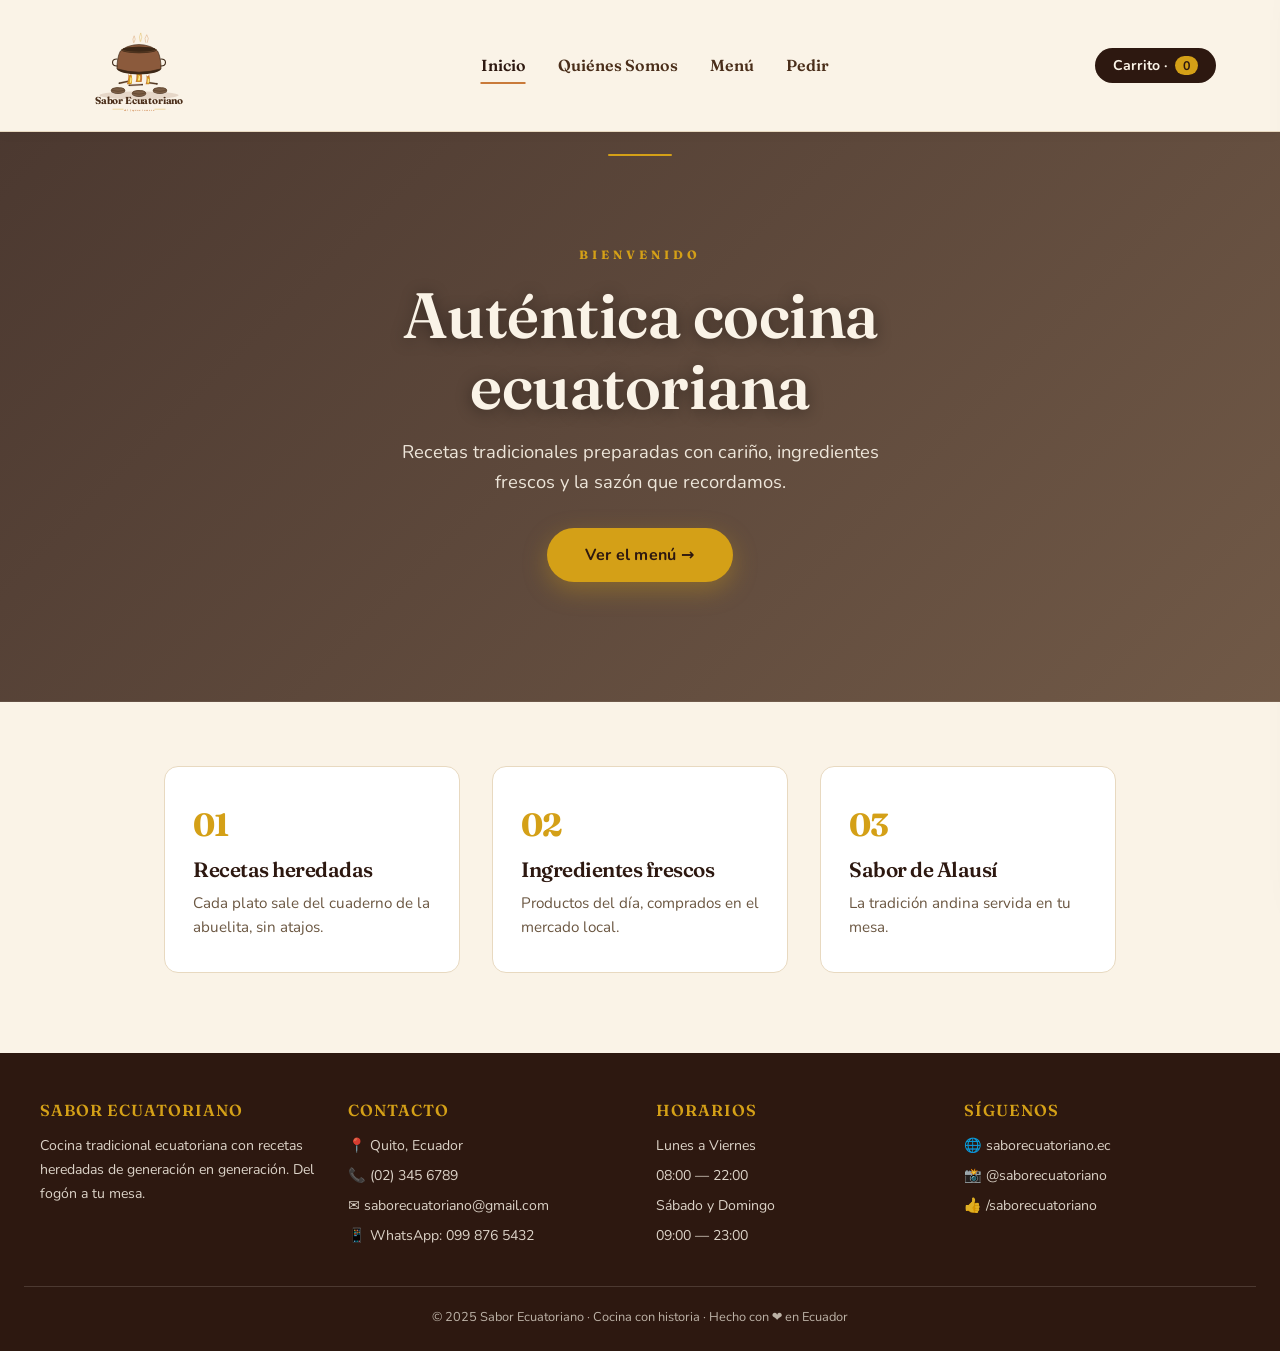
==== index.html @ 34e8a3da "Add files via upload" ====
<!doctype html>
<html lang="es">
<head>
  <meta charset="utf-8" />
  <meta name="viewport" content="width=device-width, initial-scale=1" />
  <meta name="theme-color" content="#2d1810" />
  <meta name="description" content="Sabor Ecuatoriano · Comida tradicional ecuatoriana hecha con recetas heredadas en Alausí." />
  <title>Sabor Ecuatoriano · Cocina con historia</title>
  <link rel="manifest" href="./manifest.webmanifest" />
  <link rel="stylesheet" href="./assets/styles.css" />
  <link rel="icon" type="image/svg+xml" href="./assets/favicon.svg" />
  <script src="https://code.jquery.com/jquery-3.6.0.min.js"></script>
</head>
<body>

  <!-- HEADER en UNA sola fila (sticky) -->
  <header class="site-header" role="banner">
    <div class="header-inner">

      <a href="#" class="enlace-tab header-marca" data-tab="inicio" aria-label="Sabor Ecuatoriano - Inicio">
        <svg viewBox="0 0 680 540" xmlns="http://www.w3.org/2000/svg" role="img" aria-labelledby="logo-titulo">
          <title id="logo-titulo">Logo Sabor Ecuatoriano</title>
          <g transform="translate(340, 250)">
            <ellipse cx="0" cy="155" rx="180" ry="18" fill="#8b5a3c" opacity="0.18"/>
            <ellipse cx="-95" cy="135" rx="32" ry="14" fill="#5f4a3a"/>
            <ellipse cx="-95" cy="132" rx="32" ry="14" fill="#7a5d44"/>
            <path d="M -125 132 Q -120 120 -110 122 Q -100 118 -90 122 Q -80 118 -70 124 Q -65 130 -65 132 Q -95 142 -125 132 Z" fill="#7a5d44" stroke="#3d2817" stroke-width="1.5"/>
            <ellipse cx="95" cy="135" rx="32" ry="14" fill="#5f4a3a"/>
            <ellipse cx="95" cy="132" rx="32" ry="14" fill="#7a5d44"/>
            <path d="M 65 132 Q 70 120 80 122 Q 90 118 100 122 Q 110 118 120 124 Q 125 130 125 132 Q 95 142 65 132 Z" fill="#7a5d44" stroke="#3d2817" stroke-width="1.5"/>
            <ellipse cx="0" cy="148" rx="32" ry="14" fill="#5f4a3a"/>
            <ellipse cx="0" cy="145" rx="32" ry="14" fill="#7a5d44"/>
            <path d="M -30 145 Q -25 133 -15 135 Q -5 131 5 135 Q 15 131 25 137 Q 30 143 30 145 Q 0 155 -30 145 Z" fill="#7a5d44" stroke="#3d2817" stroke-width="1.5"/>
            <g transform="translate(-65, 95) rotate(-12)"><rect x="-25" y="-3" width="50" height="6" fill="#5c3d24" stroke="#3d2817" stroke-width="0.8"/><ellipse cx="-25" cy="0" rx="3" ry="3.5" fill="#3d2817"/><ellipse cx="25" cy="0" rx="3" ry="3.5" fill="#3d2817"/></g>
            <g transform="translate(60, 100) rotate(8)"><rect x="-22" y="-3" width="44" height="6" fill="#5c3d24" stroke="#3d2817" stroke-width="0.8"/><ellipse cx="-22" cy="0" rx="3" ry="3.5" fill="#3d2817"/><ellipse cx="22" cy="0" rx="3" ry="3.5" fill="#3d2817"/></g>
            <g transform="translate(-15, 108) rotate(-3)"><rect x="-30" y="-3" width="60" height="6" fill="#6b4730" stroke="#3d2817" stroke-width="0.8"/><ellipse cx="-30" cy="0" rx="3" ry="3.5" fill="#3d2817"/><ellipse cx="30" cy="0" rx="3" ry="3.5" fill="#3d2817"/></g>
            <path d="M -55 105 Q -45 75 -50 55 Q -42 75 -36 55 Q -28 80 -36 105 Z" fill="#c97a3a"/>
            <path d="M -50 102 Q -42 78 -45 62 Q -38 78 -34 62 Q -28 80 -33 102 Z" fill="#d4a017"/>
            <path d="M -42 98 Q -38 82 -40 70 Q -36 82 -34 72 Q -32 85 -36 98 Z" fill="#fde68a"/>
            <path d="M 30 105 Q 38 78 32 60 Q 40 78 46 58 Q 52 80 46 105 Z" fill="#c97a3a"/>
            <path d="M 35 102 Q 40 82 36 68 Q 42 82 46 68 Q 50 84 46 102 Z" fill="#d4a017"/>
            <path d="M 38 98 Q 41 86 39 76 Q 43 86 45 78 Q 47 88 45 98 Z" fill="#fde68a"/>
            <path d="M -15 95 Q -8 60 -14 42 Q -4 65 4 38 Q 14 65 8 42 Q 18 65 12 95 Z" fill="#c97a3a"/>
            <path d="M -10 92 Q -4 65 -8 50 Q 2 70 0 48 Q 8 70 4 92 Z" fill="#d4a017"/>
            <path d="M -5 88 Q 0 70 -2 60 Q 4 75 4 60 Q 7 78 4 88 Z" fill="#fde68a"/>
            <ellipse cx="0" cy="35" rx="100" ry="25" fill="#3d2817"/>
            <path d="M -100 35 Q -100 -15 -85 -45 Q -50 -75 0 -75 Q 50 -75 85 -45 Q 100 -15 100 35 Q 0 65 -100 35 Z" fill="#8b5a3c"/>
            <path d="M -100 35 Q -100 -15 -85 -45 Q -50 -75 0 -75 Q 50 -75 85 -45 Q 100 -15 100 35 Q 0 65 -100 35 Z" fill="none" stroke="#3d2817" stroke-width="3"/>
            <ellipse cx="0" cy="-50" rx="80" ry="14" fill="#3d2817"/>
            <ellipse cx="0" cy="-52" rx="80" ry="13" fill="#5c3d24"/>
            <ellipse cx="0" cy="-54" rx="74" ry="11" fill="#3d2817"/>
            <path d="M -100 -10 Q -120 -10 -120 5 Q -120 22 -100 22" stroke="#3d2817" stroke-width="5" fill="none" stroke-linecap="round"/>
            <path d="M 100 -10 Q 120 -10 120 5 Q 120 22 100 22" stroke="#3d2817" stroke-width="5" fill="none" stroke-linecap="round"/>
            <path d="M -25 -85 Q -32 -100 -22 -115 Q -12 -100 -22 -85" fill="none" stroke="#c97a3a" stroke-width="2.5" opacity="0.55" stroke-linecap="round"/>
            <path d="M 5 -90 Q -3 -110 8 -128 Q 18 -110 8 -90" fill="none" stroke="#d4a017" stroke-width="2.5" opacity="0.55" stroke-linecap="round"/>
            <path d="M 30 -85 Q 22 -105 35 -120 Q 48 -105 38 -85" fill="none" stroke="#c97a3a" stroke-width="2.5" opacity="0.55" stroke-linecap="round"/>
          </g>
          <text x="340" y="445" text-anchor="middle" font-family="Fraunces, Georgia, serif" font-size="46" font-weight="700" fill="#4a2e1a" letter-spacing="-0.8">Sabor Ecuatoriano</text>
          <line x1="220" y1="468" x2="270" y2="468" stroke="#d4a017" stroke-width="1.5"/>
          <text x="340" y="476" text-anchor="middle" font-family="Fraunces, Georgia, serif" font-size="11" font-weight="500" fill="#c97a3a" letter-spacing="3.5" font-style="italic">del fogón a tu mesa</text>
          <line x1="410" y1="468" x2="460" y2="468" stroke="#d4a017" stroke-width="1.5"/>
        </svg>
      </a>

      <nav class="nav-principal" role="navigation" aria-label="Navegación principal">
        <a href="#" class="enlace-tab activo" data-tab="inicio">Inicio</a>
        <a href="#" class="enlace-tab" data-tab="nosotros">Quiénes Somos</a>
        <a href="#" class="enlace-tab" data-tab="menu">Menú</a>
        <a href="#" class="enlace-tab" data-tab="pedir">Pedir</a>
      </nav>

      <button type="button" class="btn-carrito" id="btn-abrir-carrito" aria-label="Abrir carrito">
        Carrito · <span class="badge" id="contador-carrito">0</span>
      </button>

    </div>
  </header>

  <main role="main">

    <!-- ========== TAB: INICIO ========== -->
    <section class="tab-panel activa" id="tab-inicio" role="tabpanel">
      <div class="hero hero-imagen">
        <div class="hero-contenido">
          <span class="eyebrow eyebrow-claro">Bienvenido</span>
          <h1>Auténtica cocina ecuatoriana</h1>
          <p>Recetas tradicionales preparadas con cariño, ingredientes frescos y la sazón que recordamos.</p>
          <button type="button" class="btn btn-dorado enlace-tab" data-tab="menu">Ver el menú →</button>
        </div>
      </div>

      <div class="features-inicio">
        <div class="feature">
          <div class="feature-num">01</div>
          <h3>Recetas heredadas</h3>
          <p>Cada plato sale del cuaderno de la abuelita, sin atajos.</p>
        </div>
        <div class="feature">
          <div class="feature-num">02</div>
          <h3>Ingredientes frescos</h3>
          <p>Productos del día, comprados en el mercado local.</p>
        </div>
        <div class="feature">
          <div class="feature-num">03</div>
          <h3>Sabor de Alausí</h3>
          <p>La tradición andina servida en tu mesa.</p>
        </div>
      </div>
    </section>

    <!-- ========== TAB: QUIÉNES SOMOS ========== -->
    <section class="tab-panel" id="tab-nosotros" role="tabpanel" hidden>
      <div class="quienes-somos-header">
        <span class="eyebrow">Sobre nosotros</span>
        <h2>Cocina con historia</h2>
        <div class="separador-titulo"></div>
      </div>

      <div class="bloques-historia">
        <article class="bloque-historia">
          <h3>Nuestra historia</h3>
          <p>Hay olores que no se olvidan. El del refrito en la madrugada, el del maíz tostado en la sartén, el del caldo que llena la casa entera. Así crecimos en Alausí, en una cocina donde la abuelita reinaba con su olla de barro, su cuchara de palo y un cuaderno de recetas que nadie más podía descifrar. Sabor Ecuatoriano es nuestra forma de devolverle el favor.</p>
        </article>

        <article class="bloque-historia">
          <h3>Nuestra filosofía</h3>
          <p>Creemos que la mejor comida no se inventa: se hereda. Cada plato respeta la sazón, los tiempos y los ingredientes de siempre. Sin atajos, sin polvos, sin recetas de internet.</p>
        </article>

        <article class="bloque-historia">
          <h3>Nuestro compromiso</h3>
          <p>Cocinar con cariño, con productos frescos del día y con el sabor que recuerdas. Porque queremos que cada visita se sienta como llegar a casa.</p>
        </article>
      </div>
    </section>

    <!-- ========== TAB: MENÚ ========== -->
    <section class="tab-panel" id="tab-menu" role="tabpanel" hidden>
      <div class="menu-header">
        <span class="eyebrow">Nuestro menú</span>
        <h2>Platos de la casa</h2>
        <div class="separador-titulo"></div>
      </div>

      <div class="filtros-wrapper">
        <div class="filtros-categorias" role="tablist" aria-label="Filtrar por categoría">
        <button type="button" class="btn-filtro activo" data-categoria="Todos">Todos</button>
        <button type="button" class="btn-filtro" data-categoria="Sopas">Sopas</button>
        <button type="button" class="btn-filtro" data-categoria="Platos fuertes">Platos fuertes</button>
        <button type="button" class="btn-filtro" data-categoria="Mariscos">Mariscos</button>
        <button type="button" class="btn-filtro" data-categoria="Desayunos">Desayunos</button>
        <button type="button" class="btn-filtro" data-categoria="Snacks">Snacks</button>
        <button type="button" class="btn-filtro" data-categoria="Bebidas">Bebidas</button>
        <button type="button" class="btn-filtro" data-categoria="Postres">Postres</button>
        </div>
      </div>

      <div class="grid-platos" id="grid-platos" aria-live="polite" aria-busy="true">
        <p class="mensaje-vacio">Cargando platos...</p>
      </div>
    </section>

    <!-- ========== TAB: PEDIR ========== -->
    <section class="tab-panel" id="tab-pedir" role="tabpanel" hidden>
      <div class="pedir-header">
        <span class="eyebrow">Finaliza tu pedido</span>
        <h2>¿A dónde lo enviamos?</h2>
        <div class="separador-titulo"></div>
      </div>

      <div class="pedir-grid">
        <div class="pedir-resumen" id="pedir-resumen">
          <h3>Tu pedido</h3>
          <div id="resumen-items"></div>
          <div class="resumen-totales" id="resumen-totales" hidden>
            <div class="linea-total"><span>Subtotal</span><span>$<span id="resumen-subtotal">0.00</span></span></div>
            <div class="linea-total"><span>IVA (15%)</span><span>$<span id="resumen-iva">0.00</span></span></div>
            <div class="linea-total total"><span>Total</span><span>$<span id="resumen-total">0.00</span></span></div>
          </div>
        </div>

        <form id="formulario" novalidate class="pedir-form">

          <fieldset class="campo-radio-grupo">
            <legend>¿Cómo quieres recibir tu pedido?</legend>
            <div class="radio-opciones">
              <label class="radio-card">
                <input type="radio" name="entrega" value="local" id="entrega-local" checked aria-required="true" />
                <div class="radio-card-contenido">
                  <span class="radio-icono">🍽️</span>
                  <span class="radio-titulo">Recoger en local</span>
                  <span class="radio-desc">Pasa por tu pedido</span>
                </div>
              </label>
            </div>
          </fieldset>

          <div class="campo">
            <label for="nombre">Nombre completo</label>
            <input id="nombre" name="nombre" type="text" placeholder="Ej. Juan Pérez"
                   required aria-required="true" aria-describedby="error-nombre"
                   autocomplete="name" minlength="3" maxlength="50" />
            <small class="error-mensaje" id="error-nombre" aria-live="polite"></small>
          </div>

          <div class="campo">
            <label for="email">Correo electrónico</label>
            <input id="email" name="email" type="email" placeholder="ejemplo@correo.com"
                   required aria-required="true" aria-describedby="error-email" autocomplete="email" />
            <small class="error-mensaje" id="error-email" aria-live="polite"></small>
          </div>

          <div class="campo">
            <label for="telefono">Teléfono (10 dígitos)</label>
            <input id="telefono" name="telefono" type="tel" placeholder="0991234567"
                   required aria-required="true" aria-describedby="error-telefono"
                   inputmode="numeric" maxlength="10" autocomplete="tel" pattern="\d{10}" />
            <small class="error-mensaje" id="error-telefono" aria-live="polite"></small>
          </div>

          <div class="campo">
            <label for="cedula">Cédula (10 dígitos)</label>
            <input id="cedula" name="cedula" type="text" placeholder="1712345678"
                   required aria-required="true" aria-describedby="error-cedula"
                   inputmode="numeric" maxlength="10" pattern="\d{10}" />
            <small class="error-mensaje" id="error-cedula" aria-live="polite"></small>
          </div>

          <button type="submit" class="btn btn-primario btn-confirmar">Confirmar pedido</button>
          <div id="resultado-formulario" class="feedback" aria-live="polite"></div>
        </form>
      </div>
    </section>

  </main>

  <!-- FOOTER -->
  <footer class="site-footer" role="contentinfo">
  <div class="footer-grid">
    <div class="footer-col">
      <h4>Sabor Ecuatoriano</h4>
      <p>Cocina tradicional ecuatoriana con recetas heredadas de generación en generación. Del fogón a tu mesa.</p>
    </div>
    <div class="footer-col">
      <h4>Contacto</h4>
      <ul>
        <li>📍 Quito, Ecuador</li>
        <li>📞 (02) 345 6789</li>
        <li>✉️ saborecuatoriano@gmail.com</li>
        <li>📱 WhatsApp: 099 876 5432</li>
      </ul>
    </div>
    <div class="footer-col">
      <h4>Horarios</h4>
      <ul>
        <li>Lunes a Viernes</li>
        <li>08:00 — 22:00</li>
        <li>Sábado y Domingo</li>
        <li>09:00 — 23:00</li>
      </ul>
    </div>
    <div class="footer-col">
      <h4>Síguenos</h4>
      <ul>
        <li>🌐 saborecuatoriano.ec</li>
        <li>📸 @saborecuatoriano</li>
        <li>👍 /saborecuatoriano</li>
      </ul>
    </div>
  </div>
  <div class="footer-bottom">© 2025 Sabor Ecuatoriano · Cocina con historia · Hecho con ❤️ en Ecuador</div>
</footer>
  <!-- DRAWER DEL CARRITO -->
  <div class="drawer-overlay" id="drawer-overlay" hidden></div>
  <aside class="drawer-carrito" id="drawer-carrito" role="dialog"
         aria-labelledby="drawer-titulo" aria-hidden="true" hidden>
    <header class="drawer-header">
      <h2 id="drawer-titulo">Tu pedido</h2>
      <button type="button" class="btn-cerrar" id="btn-cerrar-carrito" aria-label="Cerrar">×</button>
    </header>
    <div class="drawer-body" id="drawer-body" aria-live="polite"></div>
    <footer class="drawer-footer" id="drawer-footer" hidden>
      <div class="totales">
        <div class="linea-total"><span>Subtotal</span><span>$<span id="subtotal">0.00</span></span></div>
        <div class="linea-total"><span>IVA (15%)</span><span>$<span id="iva">0.00</span></span></div>
        <div class="linea-total total"><span>Total</span><span>$<span id="total">0.00</span></span></div>
      </div>
      <div class="drawer-acciones">
        <button type="button" class="btn btn-secundario" id="btn-vaciar">Vaciar carrito</button>
        <button type="button" class="btn btn-primario enlace-tab" data-tab="pedir" id="btn-ir-checkout">Continuar al pago →</button>
      </div>
      <p class="fecha-actualizacion" id="ultima-actualizacion"></p>
    </footer>
  </aside>

  <!-- ventana emergente de confrimación -->
  <div class="modal-overlay" id="modal-confirmar-overlay" hidden></div>
  <div class="modal-confirmar" id="modal-confirmar" role="dialog"
       aria-labelledby="confirmar-titulo" aria-modal="true" aria-hidden="true" hidden>
    <div class="modal-confirmar-icono">
      <svg viewBox="0 0 80 80" xmlns="http://www.w3.org/2000/svg" aria-hidden="true">
        <circle cx="40" cy="40" r="36" fill="none" stroke="#d4a017" stroke-width="3"/>
        <path d="M 28 40 L 36 48 L 52 32" fill="none" stroke="#d4a017" stroke-width="4" stroke-linecap="round" stroke-linejoin="round"/>
      </svg>
    </div>
    <h2 id="confirmar-titulo">¿Confirmar pedido?</h2>
    <p>Revisa tu pedido antes de enviarlo. Una vez confirmado, no podrás modificarlo.</p>
    <div class="modal-confirmar-resumen" id="confirmar-resumen"></div>
    <div class="modal-confirmar-total">
      <span>Total a pagar</span>
      <strong>$<span id="confirmar-total">0.00</span></strong>
    </div>
    <div class="modal-confirmar-acciones">
      <button type="button" class="btn btn-secundario" id="btn-cancelar-confirmar">Cancelar</button>
      <button type="button" class="btn btn-dorado" id="btn-confirmar-pedido">Sí, confirmar</button>
    </div>
  </div>

  <!-- ventana emergente de exito -->
  <div class="modal-overlay" id="modal-exito-overlay" hidden></div>
  <div class="modal-exito" id="modal-exito" role="dialog"
       aria-labelledby="exito-titulo" aria-modal="true" aria-hidden="true" hidden>
    <div class="modal-exito-icono">
      <svg viewBox="0 0 100 100" xmlns="http://www.w3.org/2000/svg" aria-hidden="true">
        <circle cx="50" cy="50" r="44" fill="#15803d"/>
        <path d="M 32 52 L 44 64 L 68 38" fill="none" stroke="white" stroke-width="6" stroke-linecap="round" stroke-linejoin="round"/>
      </svg>
    </div>
    <h2 id="exito-titulo">¡Pedido confirmado!</h2>
    <p id="exito-mensaje">Te hemos enviado los detalles a tu correo. Tu pedido llegará pronto a tu mesa.</p>
    <div class="modal-exito-numero">
      <span>Número de pedido</span>
      <strong id="exito-numero">#0000</strong>
    </div>
    <button type="button" class="btn btn-dorado" id="btn-cerrar-exito">Aceptar</button>
  </div>

  <!-- ventana emergente de vaciar carrito -->
  <div class="modal-overlay" id="modal-vaciar-overlay" hidden></div>
  <div class="modal-confirmar modal-vaciar" id="modal-vaciar" role="dialog"
       aria-labelledby="vaciar-titulo" aria-modal="true" aria-hidden="true" hidden>
    <div class="modal-confirmar-icono">
      <svg viewBox="0 0 80 80" xmlns="http://www.w3.org/2000/svg" aria-hidden="true">
        <circle cx="40" cy="40" r="36" fill="none" stroke="#c0392b" stroke-width="3"/>
        <path d="M 28 28 L 52 52 M 52 28 L 28 52" fill="none" stroke="#c0392b" stroke-width="4" stroke-linecap="round"/>
      </svg>
    </div>
    <h2 id="vaciar-titulo">¿Vaciar el carrito?</h2>
    <p>Esta acción eliminará todos los productos que has agregado. ¿Estás seguro?</p>
    <div class="modal-confirmar-acciones">
      <button type="button" class="btn btn-secundario" id="btn-cancelar-vaciar">Cancelar</button>
      <button type="button" class="btn btn-peligro" id="btn-confirmar-vaciar">Sí, vaciar</button>
    </div>
  </div>

  <!-- SCRIPTS -->
  <script src="./model/repo.js"></script>
  <script src="./model/carrito.js"></script>
  <script src="./model/validacion.js"></script>
  <script src="./view/vista.js"></script>
  <script src="./controller/app.js"></script>

  <script>
    if ('serviceWorker' in navigator) {
      window.addEventListener('load', function() {
        navigator.serviceWorker.register('./sw.js').catch(function(){});
      });
    }
  </script>

</body>
</html>
---- assets/styles.css ----
/* =====================================================
   SABOR ECUATORIANO · Estilos completos
   ===================================================== */

@import url('https://fonts.googleapis.com/css2?family=Fraunces:opsz,wght@9..144,400;9..144,500;9..144,600;9..144,700&family=Nunito:wght@400;500;600;700&display=swap');

:root {
  --cafe-oscuro: #2d1810;
  --cafe-medio: #4a2e1a;
  --cafe-claro: #6b5742;
  --cafe-suave: #8b5a3c;
  --beige-fondo: #faf3e7;
  --beige-claro: #fdf6ec;
  --crema-card: #ffffff;
  --naranja: #c97a3a;
  --naranja-claro: #e89968;
  --dorado: #d4a017;
  --dorado-hover: #e8b020;
  --linea: #e8d9c0;
  --error: #b91c1c;
  --exito: #15803d;

  --radio-sm: 8px;
  --radio-md: 14px;
  --radio-lg: 20px;
  --radio-pill: 999px;

  --sombra-suave: 0 2px 8px rgba(45, 24, 16, 0.06);
  --sombra-media: 0 8px 24px rgba(45, 24, 16, 0.12);

  --serif: 'Fraunces', Georgia, serif;
  --sans: 'Nunito', system-ui, sans-serif;
  --transicion: all 0.25s cubic-bezier(0.4, 0, 0.2, 1);
}

*, *::before, *::after { box-sizing: border-box; }
html { scroll-behavior: smooth; }

body {
  margin: 0;
  font-family: var(--sans);
  font-size: 16px;
  line-height: 1.6;
  color: var(--cafe-medio);
  background: var(--beige-fondo);
  -webkit-font-smoothing: antialiased;
}

img { max-width: 100%; display: block; }
a { color: inherit; text-decoration: none; cursor: pointer; }
button { font-family: inherit; cursor: pointer; }

h1, h2, h3, h4 {
  font-family: var(--serif);
  color: var(--cafe-oscuro);
  font-weight: 600;
  letter-spacing: -0.5px;
  line-height: 1.2;
  margin: 0;
}

.contenedor { max-width: 1200px; margin: 0 auto; padding: 0 24px; }

.eyebrow {
  font-family: var(--serif);
  font-size: 0.75rem;
  color: var(--naranja);
  letter-spacing: 3px;
  font-weight: 700;
  text-transform: uppercase;
  margin-bottom: 0.5rem;
  display: inline-block;
}

.eyebrow-claro {
  color: var(--dorado);
  letter-spacing: 4px;
  margin-bottom: 1rem;
}

.separador-titulo {
  width: 64px;
  height: 3px;
  background: linear-gradient(90deg, var(--dorado) 0%, var(--naranja-claro) 100%);
  border-radius: 2px;
  margin-top: 0.75rem;
}

/* HEADER STICKY UNA FILA */
.site-header {
  background: var(--beige-fondo);
  border-bottom: 0.5px solid var(--linea);
  position: sticky;
  top: 0;
  z-index: 100;
  box-shadow: 0 2px 12px rgba(45, 24, 16, 0.04);
  transition: box-shadow 0.3s ease;
}

.site-header.scrolled {
  box-shadow: 0 4px 20px rgba(45, 24, 16, 0.08);
}

.header-inner {
  max-width: 1200px;
  margin: 0 auto;
  padding: 6px 24px;
  display: flex;
  justify-content: space-between;
  align-items: center;
  gap: 24px;
  flex-wrap: wrap;
}

.header-marca { display: inline-block; flex-shrink: 0; }

.header-marca svg {
  width: 150px;
  height: auto;
  display: block;
  transition: transform 0.4s ease;
}

.header-marca:hover svg { transform: scale(1.03); }

.nav-principal {
  display: flex;
  gap: 32px;
  flex-wrap: wrap;
  align-items: center;
}

.nav-principal a {
  font-family: var(--serif);
  font-size: 1rem;
  font-weight: 600;
  color: var(--cafe-medio);
  position: relative;
  padding: 6px 0;
  transition: var(--transicion);
}

.nav-principal a::after {
  content: "";
  position: absolute;
  bottom: 0;
  left: 50%;
  width: 0;
  height: 2px;
  background: var(--naranja);
  transition: width 0.3s ease;
  transform: translateX(-50%);
}

.nav-principal a:hover { color: var(--cafe-oscuro); }
.nav-principal a:hover::after,
.nav-principal a.activo::after { width: 100%; }
.nav-principal a.activo { color: var(--cafe-oscuro); }

.btn-carrito {
  background: var(--cafe-oscuro);
  color: var(--beige-fondo);
  padding: 8px 18px;
  border-radius: var(--radio-pill);
  font-family: var(--sans);
  font-weight: 700;
  font-size: 0.88rem;
  border: 0;
  display: inline-flex;
  align-items: center;
  gap: 8px;
  transition: var(--transicion);
}

.btn-carrito:hover { background: var(--naranja); transform: translateY(-1px); }
.btn-carrito.bump { animation: bumpCart 0.5s cubic-bezier(0.36, 0, 0.66, 1.5); }

@keyframes bumpCart {
  0% { transform: scale(1); }
  30% { transform: scale(1.2) rotate(-3deg); }
  60% { transform: scale(0.95) rotate(2deg); }
  100% { transform: scale(1); }
}

.btn-carrito .badge {
  background: var(--dorado);
  color: var(--cafe-oscuro);
  padding: 1px 8px;
  border-radius: var(--radio-pill);
  font-size: 0.78rem;
  min-width: 22px;
  text-align: center;
  transition: transform 0.3s ease;
}

.btn-carrito.bump .badge { animation: pulseBadge 0.5s ease; }

@keyframes pulseBadge {
  0% { transform: scale(1); }
  50% { transform: scale(1.5); background: var(--naranja-claro); }
  100% { transform: scale(1); }
}

/* TAB PANELS */
.tab-panel { display: none; animation: fadeInTab 0.5s ease; }
.tab-panel.activa { display: block; }

@keyframes fadeInTab {
  from { opacity: 0; transform: translateY(15px); }
  to { opacity: 1; transform: translateY(0); }
}

#tab-menu {
  background: linear-gradient(180deg, var(--beige-fondo) 0%, var(--beige-claro) 100%);
  padding-bottom: 60px;
}

#tab-menu .filtros-wrapper {
  background: var(--crema-card);
  padding: 24px 24px 28px;
  border-radius: var(--radio-lg);
  border: 0.5px solid var(--linea);
  box-shadow: var(--sombra-suave);
  margin: 0 auto 3rem;
  max-width: 1100px;
}

/* HERO CON IMAGEN */
.hero { text-align: center; }

.hero-imagen {
  position: relative;
  padding: 110px 24px 120px;
  background-image:
    linear-gradient(135deg, rgba(45, 24, 16, 0.85) 0%, rgba(74, 46, 26, 0.78) 100%),
    url('https://images.unsplash.com/photo-1504674900247-0877df9cc836?w=1600&q=80');
  background-size: cover;
  background-position: center;
  background-repeat: no-repeat;
  overflow: hidden;
}

.hero-imagen::before {
  content: "";
  position: absolute;
  top: 22px;
  left: 50%;
  transform: translateX(-50%);
  width: 64px;
  height: 2px;
  background: var(--dorado);
  border-radius: 2px;
}

.hero-contenido {
  position: relative;
  z-index: 2;
  max-width: 700px;
  margin: 0 auto;
}

.hero-imagen h1 {
  font-size: clamp(2rem, 5.5vw, 4rem);
  margin-bottom: 1rem;
  color: var(--beige-fondo);
  text-shadow: 0 2px 16px rgba(0, 0, 0, 0.4);
  line-height: 1.1;
}

.hero-imagen p {
  font-size: 1.15rem;
  max-width: 520px;
  margin: 0 auto 2rem;
  color: rgba(250, 243, 231, 0.92);
  line-height: 1.6;
}

/* BOTONES */
.btn {
  display: inline-flex;
  align-items: center;
  gap: 8px;
  padding: 14px 32px;
  border-radius: var(--radio-pill);
  font-family: var(--sans);
  font-weight: 700;
  font-size: 0.95rem;
  border: 0;
  transition: var(--transicion);
  text-decoration: none;
}

.btn-primario { background: var(--cafe-oscuro); color: var(--beige-fondo); }
.btn-primario:hover { background: var(--naranja); transform: translateY(-2px); box-shadow: var(--sombra-media); }

.btn-dorado {
  background: var(--dorado);
  color: var(--cafe-oscuro);
  padding: 16px 38px;
  font-size: 1rem;
  font-weight: 700;
  letter-spacing: 0.3px;
  box-shadow: 0 8px 24px rgba(212, 160, 23, 0.35);
}

.btn-dorado:hover {
  background: var(--dorado-hover);
  transform: translateY(-3px);
  box-shadow: 0 12px 32px rgba(212, 160, 23, 0.45);
}

.btn-secundario {
  background: transparent;
  color: var(--cafe-medio);
  border: 1.5px solid var(--cafe-medio);
}

.btn-secundario:hover { background: var(--cafe-medio); color: var(--beige-fondo); }

/* FEATURES */
.features-inicio {
  display: grid;
  grid-template-columns: repeat(auto-fit, minmax(260px, 1fr));
  gap: 32px;
  max-width: 1000px;
  margin: 64px auto 80px;
  padding: 0 24px;
}

.feature {
  background: var(--crema-card);
  padding: 32px 28px;
  border-radius: var(--radio-md);
  border: 0.5px solid var(--linea);
  transition: var(--transicion);
}

.feature:hover {
  transform: translateY(-4px);
  box-shadow: var(--sombra-media);
  border-color: var(--naranja-claro);
}

.feature-num {
  font-family: var(--serif);
  font-size: 2rem;
  font-weight: 700;
  color: var(--dorado);
  letter-spacing: -1px;
  margin-bottom: 0.5rem;
}

.feature h3 { font-size: 1.3rem; margin-bottom: 0.5rem; }
.feature p { color: var(--cafe-claro); font-size: 0.95rem; margin: 0; }

/* QUIÉNES SOMOS */
.quienes-somos-header {
  text-align: center;
  max-width: 700px;
  margin: 0 auto 3rem;
  padding: 80px 24px 0;
}

.quienes-somos-header h2 { font-size: clamp(2rem, 4vw, 2.8rem); }
.quienes-somos-header .separador-titulo { margin: 1rem auto 0; }

.bloques-historia {
  display: grid;
  grid-template-columns: repeat(auto-fit, minmax(280px, 1fr));
  gap: 32px;
  max-width: 1100px;
  margin: 0 auto 80px;
  padding: 0 24px;
}

.bloque-historia {
  background: var(--crema-card);
  padding: 36px 32px;
  border-radius: var(--radio-md);
  border: 0.5px solid var(--linea);
  transition: var(--transicion);
}

.bloque-historia:hover { transform: translateY(-4px); box-shadow: var(--sombra-media); }
.bloque-historia h3 { font-size: 1.4rem; margin-bottom: 0.75rem; color: var(--cafe-oscuro); }

.bloque-historia h3::before {
  content: "";
  display: block;
  width: 36px;
  height: 2px;
  background: var(--dorado);
  margin-bottom: 0.75rem;
}

.bloque-historia p { color: var(--cafe-claro); line-height: 1.7; margin: 0; }

/* MENÚ */
.menu-header {
  text-align: center;
  max-width: 700px;
  margin: 0 auto 2.5rem;
  padding: 80px 24px 0;
}

.menu-header h2 { font-size: clamp(2.2rem, 4.5vw, 3.2rem); }
.menu-header .separador-titulo { margin: 1rem auto 0; }

.filtros-categorias {
  display: flex;
  flex-wrap: wrap;
  justify-content: center;
  gap: 10px;
}

.btn-filtro {
  background: var(--crema-card);
  color: var(--cafe-medio);
  padding: 11px 22px;
  border-radius: var(--radio-pill);
  font-family: var(--sans);
  font-weight: 600;
  font-size: 0.88rem;
  border: 1.5px solid #d9c4a3;
  transition: var(--transicion);
}

.btn-filtro:hover { border-color: var(--naranja); color: var(--naranja); transform: translateY(-1px); }

.btn-filtro.activo {
  background: var(--cafe-oscuro);
  color: var(--beige-fondo);
  border-color: var(--cafe-oscuro);
  transform: scale(1.05);
  box-shadow: 0 4px 12px rgba(45, 24, 16, 0.2);
}

/* GRID PLATOS */
.grid-platos {
  display: grid;
  grid-template-columns: repeat(auto-fill, minmax(280px, 1fr));
  gap: 28px;
  max-width: 1200px;
  margin: 0 auto 80px;
  padding: 0 24px;
}

.tarjeta-plato {
  background: var(--crema-card);
  border-radius: var(--radio-md);
  overflow: hidden;
  border: 0.5px solid var(--linea);
  transition: var(--transicion);
  display: flex;
  flex-direction: column;
}

.tarjeta-plato:hover {
  transform: translateY(-6px);
  box-shadow: var(--sombra-media);
  border-color: var(--naranja-claro);
}

.tarjeta-imagen {
  width: 100%;
  aspect-ratio: 4/3;
  overflow: hidden;
  background: linear-gradient(135deg, #e8c896 0%, #c97a3a 100%);
  position: relative;
}

.tarjeta-imagen img {
  width: 100%;
  height: 100%;
  object-fit: cover;
  transition: transform 0.5s cubic-bezier(0.4, 0, 0.2, 1);
}

.tarjeta-plato:hover .tarjeta-imagen img { transform: scale(1.08); }

.tarjeta-imagen-fallback {
  width: 100%;
  height: 100%;
  display: flex;
  align-items: center;
  justify-content: center;
  font-family: var(--serif);
  color: var(--beige-claro);
  font-size: 3rem;
  font-weight: 700;
}

.tarjeta-cuerpo {
  padding: 18px 20px 20px;
  display: flex;
  flex-direction: column;
  flex-grow: 1;
}

.tarjeta-categoria {
  font-family: var(--serif);
  font-size: 0.7rem;
  color: var(--naranja);
  letter-spacing: 2px;
  font-weight: 700;
  text-transform: uppercase;
  margin-bottom: 6px;
}

.tarjeta-plato h3 { font-size: 1.25rem; margin: 0 0 6px; letter-spacing: -0.3px; }

.tarjeta-descripcion {
  font-size: 0.88rem;
  color: var(--cafe-claro);
  line-height: 1.5;
  margin: 0 0 16px;
  flex-grow: 1;
}

.tarjeta-footer {
  display: flex;
  align-items: center;
  justify-content: space-between;
  margin-top: auto;
}

.tarjeta-precio {
  font-family: var(--serif);
  font-size: 1.4rem;
  font-weight: 700;
  color: var(--naranja);
}

.btn-anadir {
  background: var(--cafe-oscuro);
  color: var(--beige-fondo);
  padding: 8px 18px;
  border-radius: var(--radio-pill);
  font-family: var(--sans);
  font-weight: 700;
  font-size: 0.85rem;
  border: 0;
  transition: transform 0.2s ease, background 0.3s ease;
}

.btn-anadir:hover { background: var(--naranja); }
.btn-anadir:active { transform: scale(0.92); }

.btn-anadir.rebote { animation: reboteBtn 0.5s cubic-bezier(0.36, 0, 0.66, 1.5); }

@keyframes reboteBtn {
  0% { transform: scale(1); }
  40% { transform: scale(1.25); background: var(--exito); }
  100% { transform: scale(1); background: var(--cafe-oscuro); }
}

.mensaje-vacio {
  text-align: center;
  color: var(--cafe-claro);
  padding: 3rem;
  grid-column: 1 / -1;
  font-size: 1rem;
}

/* IMAGEN VOLADORA */
.imagen-voladora {
  position: fixed;
  width: 70px;
  height: 70px;
  border-radius: 50%;
  overflow: hidden;
  z-index: 9999;
  pointer-events: none;
  box-shadow: 0 8px 24px rgba(45, 24, 16, 0.4);
  border: 3px solid var(--dorado);
}

.imagen-voladora img { width: 100%; height: 100%; object-fit: cover; }

.imagen-voladora-fallback {
  width: 100%;
  height: 100%;
  background: linear-gradient(135deg, var(--naranja-claro), var(--naranja));
  display: flex;
  align-items: center;
  justify-content: center;
  color: white;
  font-family: var(--serif);
  font-size: 1.8rem;
  font-weight: 700;
}

/* PEDIR */
.pedir-header {
  text-align: center;
  max-width: 700px;
  margin: 0 auto 3rem;
  padding: 80px 24px 0;
}

.pedir-header h2 { font-size: clamp(2rem, 4vw, 2.8rem); }
.pedir-header .separador-titulo { margin: 1rem auto 0; }

.pedir-grid {
  display: grid;
  grid-template-columns: 1fr 1.2fr;
  gap: 40px;
  max-width: 1100px;
  margin: 0 auto 80px;
  padding: 0 24px;
}

.pedir-resumen {
  background: var(--crema-card);
  padding: 28px;
  border-radius: var(--radio-md);
  border: 0.5px solid var(--linea);
  height: fit-content;
  position: sticky;
  top: 100px;
}

.pedir-resumen h3 { font-size: 1.3rem; margin-bottom: 1rem; color: var(--cafe-oscuro); }

.resumen-item {
  display: flex;
  justify-content: space-between;
  padding: 10px 0;
  border-bottom: 0.5px solid var(--linea);
  font-size: 0.92rem;
}

.resumen-item-nombre { color: var(--cafe-medio); }
.resumen-item-cantidad { color: var(--cafe-claro); margin-right: 10px; }
.resumen-item-precio { font-weight: 700; color: var(--naranja); }

.resumen-totales { margin-top: 16px; }

.pedir-form {
  background: var(--crema-card);
  padding: 32px;
  border-radius: var(--radio-md);
  border: 0.5px solid var(--linea);
}

.btn-confirmar {
  width: 100%;
  justify-content: center;
  padding: 16px;
  font-size: 1rem;
  margin-top: 12px;
}

/* TIPO DE ENTREGA */
.campo-radio-grupo {
  border: 0;
  padding: 0;
  margin: 0 0 22px;
}

.campo-radio-grupo legend {
  font-weight: 600;
  font-size: 0.88rem;
  color: var(--cafe-medio);
  margin-bottom: 10px;
  padding: 0;
}

.radio-opciones {
  display: grid;
  grid-template-columns: 1fr 1fr;
  gap: 12px;
}

.radio-card {
  position: relative;
  cursor: pointer;
  display: block;
}

.radio-card input[type="radio"] {
  position: absolute;
  opacity: 0;
  pointer-events: none;
}

.radio-card-contenido {
  background: var(--crema-card);
  border: 1.5px solid var(--linea);
  border-radius: var(--radio-md);
  padding: 16px 14px;
  text-align: center;
  transition: var(--transicion);
  display: flex;
  flex-direction: column;
  align-items: center;
  gap: 4px;
  position: relative;
}

.radio-card:hover .radio-card-contenido {
  border-color: var(--naranja);
  transform: translateY(-2px);
}

.radio-card input[type="radio"]:checked + .radio-card-contenido {
  border-color: var(--cafe-oscuro);
  background: linear-gradient(135deg, var(--beige-fondo) 0%, var(--beige-claro) 100%);
  box-shadow: 0 4px 12px rgba(45, 24, 16, 0.12);
}

.radio-card input[type="radio"]:checked + .radio-card-contenido::after {
  content: "✓";
  position: absolute;
  top: 8px;
  right: 8px;
  width: 22px;
  height: 22px;
  background: var(--dorado);
  color: var(--cafe-oscuro);
  border-radius: 50%;
  display: flex;
  align-items: center;
  justify-content: center;
  font-weight: 700;
  font-size: 0.85rem;
}

.radio-card input[type="radio"]:focus-visible + .radio-card-contenido {
  outline: 2px solid var(--naranja);
  outline-offset: 2px;
}

.radio-icono { font-size: 1.8rem; line-height: 1; }

.radio-titulo {
  font-family: var(--serif);
  font-weight: 600;
  font-size: 0.95rem;
  color: var(--cafe-oscuro);
}

.radio-desc { font-size: 0.75rem; color: var(--cafe-claro); }

/* DRAWER */
.drawer-overlay {
  position: fixed;
  inset: 0;
  background: rgba(45, 24, 16, 0);
  z-index: 998;
  transition: background 0.3s;
  backdrop-filter: blur(0);
}

.drawer-overlay.visible {
  background: rgba(45, 24, 16, 0.5);
  backdrop-filter: blur(4px);
}

.drawer-carrito {
  position: fixed;
  top: 0;
  right: 0;
  bottom: 0;
  width: 100%;
  max-width: 460px;
  background: var(--beige-fondo);
  box-shadow: -10px 0 40px rgba(45, 24, 16, 0.25);
  z-index: 999;
  display: flex;
  flex-direction: column;
  transform: translateX(110%);
  transition: transform 0.5s cubic-bezier(0.34, 1.36, 0.64, 1);
}

.drawer-carrito.abierto { transform: translateX(0); }

.drawer-header {
  display: flex;
  justify-content: space-between;
  align-items: center;
  padding: 20px 24px;
  border-bottom: 0.5px solid var(--linea);
  background: var(--crema-card);
}

.drawer-header h2 { font-size: 1.4rem; }

.btn-cerrar {
  background: transparent;
  border: 0;
  font-size: 1.8rem;
  color: var(--cafe-medio);
  width: 36px;
  height: 36px;
  border-radius: 50%;
  display: flex;
  align-items: center;
  justify-content: center;
  transition: background 0.25s, color 0.25s;
}

.btn-cerrar:hover { background: var(--linea); color: var(--cafe-oscuro); }

.drawer-body { flex: 1; overflow-y: auto; padding: 20px 24px; }

.item-carrito {
  display: grid;
  grid-template-columns: 60px 1fr auto;
  gap: 14px;
  padding: 14px 0;
  border-bottom: 0.5px solid var(--linea);
  align-items: center;
  animation: slideInItem 0.4s ease;
}

@keyframes slideInItem {
  from { opacity: 0; transform: translateX(20px); }
  to { opacity: 1; transform: translateX(0); }
}

.item-carrito-img {
  width: 60px;
  height: 60px;
  border-radius: var(--radio-sm);
  background: linear-gradient(135deg, #e8c896, #c97a3a);
  overflow: hidden;
}

.item-carrito-img img { width: 100%; height: 100%; object-fit: cover; }

.item-info h4 { font-family: var(--serif); font-size: 0.95rem; margin: 0 0 4px; }
.item-info p { margin: 0; font-size: 0.85rem; color: var(--naranja); font-weight: 700; }

.item-controles { display: flex; align-items: center; gap: 6px; }

.item-controles button {
  width: 28px;
  height: 28px;
  border-radius: 50%;
  border: 1px solid var(--linea);
  background: var(--crema-card);
  color: var(--cafe-medio);
  font-weight: 700;
  transition: var(--transicion);
}

.item-controles button:hover {
  background: var(--cafe-oscuro);
  color: var(--beige-fondo);
  border-color: var(--cafe-oscuro);
  transform: scale(1.1);
}

.item-controles span { min-width: 24px; text-align: center; font-weight: 700; font-size: 0.95rem; }

.btn-eliminar {
  background: transparent;
  border: 0;
  color: var(--error);
  font-size: 0.75rem;
  padding: 4px 0;
  margin-top: 4px;
  text-decoration: underline;
}

.drawer-footer {
  padding: 20px 24px;
  background: var(--crema-card);
  border-top: 0.5px solid var(--linea);
}

.totales { margin-bottom: 16px; }

.linea-total {
  display: flex;
  justify-content: space-between;
  padding: 4px 0;
  font-size: 0.9rem;
  color: var(--cafe-claro);
}

.linea-total.total {
  font-family: var(--serif);
  font-size: 1.3rem;
  color: var(--cafe-oscuro);
  font-weight: 700;
  border-top: 1px solid var(--linea);
  padding-top: 10px;
  margin-top: 6px;
}

.drawer-acciones { display: flex; flex-direction: column; gap: 10px; }
.drawer-acciones .btn { justify-content: center; padding: 12px; }

.estado-vacio { text-align: center; padding: 3rem 1rem; }
.estado-vacio h3 { font-size: 1.2rem; margin-bottom: 0.5rem; }
.estado-vacio p { color: var(--cafe-claro); margin: 0 0 1.5rem; }

.fecha-actualizacion {
  font-size: 0.75rem;
  color: var(--cafe-claro);
  text-align: center;
  margin-top: 12px;
}

/* FORMULARIO */
.campo { margin-bottom: 18px; }

.campo label {
  display: block;
  font-weight: 600;
  font-size: 0.88rem;
  color: var(--cafe-medio);
  margin-bottom: 6px;
}

.campo input {
  width: 100%;
  padding: 12px 14px;
  border: 1.5px solid var(--linea);
  border-radius: var(--radio-sm);
  font-family: var(--sans);
  font-size: 0.95rem;
  background: var(--crema-card);
  color: var(--cafe-oscuro);
  transition: var(--transicion);
}

.campo input:focus {
  outline: 0;
  border-color: var(--naranja);
  box-shadow: 0 0 0 3px rgba(201, 122, 58, 0.15);
}

.campo input.valido { border-color: var(--exito); }
.campo input.invalido { border-color: var(--error); }

.error-mensaje {
  display: block;
  font-size: 0.78rem;
  color: var(--error);
  margin-top: 4px;
  min-height: 16px;
}

.feedback {
  padding: 12px 14px;
  border-radius: var(--radio-sm);
  margin-top: 14px;
  font-size: 0.9rem;
  text-align: center;
}

.feedback.ok { background: rgba(21, 128, 61, 0.1); color: var(--exito); }
.feedback.error { background: rgba(185, 28, 28, 0.1); color: var(--error); }

/* MODAL CONFIRMACIÓN Y ÉXITO (POPUP RESALTADO) */
.modal-confirmar,
.modal-exito {
  position: fixed;
  top: 50%;
  left: 50%;
  transform: translate(-50%, -50%) scale(0.5) rotate(-3deg);
  width: 92%;
  max-width: 480px;
  max-height: 90vh;
  background: var(--beige-fondo);
  border: 3px solid var(--dorado);
  border-radius: var(--radio-lg);
  box-shadow:
    0 0 0 6px rgba(212, 160, 23, 0.15),
    0 0 0 14px rgba(212, 160, 23, 0.08),
    0 30px 90px rgba(45, 24, 16, 0.55);
  z-index: 1100;
  padding: 40px 32px 32px;
  text-align: center;
  opacity: 0;
  transition: all 0.5s cubic-bezier(0.34, 1.66, 0.64, 1);
  overflow-y: auto;
}

.modal-confirmar.abierto,
.modal-exito.abierto {
  opacity: 1;
  transform: translate(-50%, -50%) scale(1) rotate(0);
  animation: popHover 2s ease-in-out 0.5s infinite;
}

@keyframes popHover {
  0%, 100% { transform: translate(-50%, -50%) scale(1) rotate(0); }
  50% { transform: translate(-50%, -50%) scale(1.01) rotate(0); }
}

.modal-overlay#modal-confirmar-overlay,
.modal-overlay#modal-exito-overlay { z-index: 1099; }

.modal-overlay#modal-confirmar-overlay.visible,
.modal-overlay#modal-exito-overlay.visible {
  background: rgba(45, 24, 16, 0.75);
  backdrop-filter: blur(6px);
}

.modal-confirmar::before,
.modal-exito::before {
  content: "";
  position: absolute;
  top: -1px;
  left: 50%;
  transform: translateX(-50%);
  width: 80px;
  height: 6px;
  background: var(--dorado);
  border-radius: 0 0 var(--radio-sm) var(--radio-sm);
}

.modal-confirmar-icono,
.modal-exito-icono {
  width: 80px;
  height: 80px;
  margin: 0 auto 16px;
}

.modal-confirmar-icono svg,
.modal-exito-icono svg {
  width: 100%;
  height: 100%;
  filter: drop-shadow(0 4px 12px rgba(212, 160, 23, 0.3));
}

.modal-exito-icono svg {
  filter: drop-shadow(0 4px 16px rgba(21, 128, 61, 0.4));
}

.modal-exito-icono { animation: pulseExito 0.6s cubic-bezier(0.34, 1.36, 0.64, 1); }

@keyframes pulseExito {
  0% { transform: scale(0); }
  60% { transform: scale(1.15); }
  100% { transform: scale(1); }
}

.modal-confirmar h2,
.modal-exito h2 {
  font-size: 1.8rem;
  margin-bottom: 10px;
  color: var(--cafe-oscuro);
  letter-spacing: -0.5px;
}

.modal-confirmar p,
.modal-exito p {
  color: var(--cafe-claro);
  font-size: 0.95rem;
  margin: 0 0 20px;
  line-height: 1.5;
}

.modal-confirmar-resumen {
  background: var(--crema-card);
  border-radius: var(--radio-md);
  border: 0.5px solid var(--linea);
  padding: 14px 18px;
  margin-bottom: 16px;
  text-align: left;
  max-height: 200px;
  overflow-y: auto;
}

.modal-confirmar-resumen .resumen-item {
  padding: 8px 0;
  font-size: 0.88rem;
}

.modal-confirmar-total {
  display: flex;
  justify-content: space-between;
  align-items: center;
  background: var(--cafe-oscuro);
  color: var(--beige-fondo);
  padding: 14px 20px;
  border-radius: var(--radio-md);
  margin-bottom: 24px;
  font-size: 0.95rem;
}

.modal-confirmar-total strong {
  font-family: var(--serif);
  font-size: 1.4rem;
  color: var(--dorado);
}

.modal-confirmar-acciones { display: flex; gap: 10px; }

.modal-confirmar-acciones .btn {
  flex: 1;
  justify-content: center;
  padding: 12px;
}

.modal-exito-numero {
  background: var(--crema-card);
  border: 1px dashed var(--dorado);
  border-radius: var(--radio-md);
  padding: 14px;
  margin-bottom: 24px;
}

.modal-exito-numero span {
  display: block;
  font-size: 0.78rem;
  color: var(--cafe-claro);
  letter-spacing: 1px;
  text-transform: uppercase;
  margin-bottom: 4px;
}

.modal-exito-numero strong {
  font-family: var(--serif);
  font-size: 1.6rem;
  color: var(--cafe-oscuro);
  letter-spacing: 1px;
}

.modal-exito .btn { width: 100%; justify-content: center; padding: 14px; }

/*VACIAR CARRITO */
.modal-overlay#modal-vaciar-overlay { z-index: 1099; }
.modal-overlay#modal-vaciar-overlay.visible {
  background: rgba(45, 24, 16, 0.75);
  backdrop-filter: blur(6px);
}
.modal-vaciar { z-index: 1100; }
.modal-vaciar.abierto { animation: popHover 2s ease-in-out 0.5s infinite; }
.modal-vaciar::before {
  content: "";
  position: absolute;
  top: -1px;
  left: 50%;
  transform: translateX(-50%);
  width: 80px;
  height: 6px;
  background: #c0392b;
  border-radius: 0 0 var(--radio-sm) var(--radio-sm);
}
.modal-vaciar h2 { color: #c0392b; }
.modal-vaciar .modal-confirmar-icono svg {
  filter: drop-shadow(0 4px 12px rgba(192, 57, 43, 0.3));
}
.btn-peligro {
  background: #c0392b;
  color: #fff;
  border: 2px solid #c0392b;
  padding: 12px 24px;
  border-radius: var(--radio-sm);
  font-weight: 700;
  cursor: pointer;
  transition: background 0.2s, transform 0.1s;
  flex: 1;
  justify-content: center;
}
.btn-peligro:hover { background: #a93226; border-color: #a93226; transform: translateY(-1px); }
.btn-peligro:active { transform: translateY(0); }

/* FOOTER */
.site-footer {
  background: var(--cafe-oscuro);
  color: var(--beige-fondo);
  padding: 48px 24px 24px;
  margin-top: 64px;
}

.footer-grid {
  display: grid;
  grid-template-columns: repeat(auto-fit, minmax(220px, 1fr));
  gap: 32px;
  max-width: 1200px;
  margin: 0 auto 32px;
}

.footer-col h4 {
  color: var(--dorado);
  font-size: 1rem;
  margin-bottom: 14px;
  letter-spacing: 1px;
  text-transform: uppercase;
}

.footer-col p, .footer-col li {
  color: rgba(250, 243, 231, 0.85);
  font-size: 0.88rem;
  line-height: 1.7;
  margin: 0 0 6px;
}

.footer-col ul { list-style: none; padding: 0; margin: 0; }

.footer-bottom {
  text-align: center;
  padding-top: 20px;
  border-top: 0.5px solid rgba(250, 243, 231, 0.15);
  font-size: 0.8rem;
  color: rgba(250, 243, 231, 0.7);
}

/* RESPONSIVE */
@media (max-width: 768px) {
  .header-inner { flex-direction: column; gap: 12px; padding: 10px 24px; }
  .header-marca svg { width: 130px; }
  .nav-principal { gap: 18px; justify-content: center; }
  .nav-principal a { font-size: 0.92rem; }
  .hero-imagen { padding: 70px 24px 80px; }
  .pedir-grid { grid-template-columns: 1fr; }
  .pedir-resumen { position: static; }
  .filtros-categorias { gap: 8px; }
  .btn-filtro { padding: 9px 18px; font-size: 0.82rem; }
}

@media (max-width: 480px) {
  .grid-platos { grid-template-columns: 1fr; }
  .radio-opciones { grid-template-columns: 1fr; }
}

@media (prefers-reduced-motion: reduce) {
  *, *::before, *::after {
    animation-duration: 0.01ms !important;
    transition-duration: 0.01ms !important;
  }
}
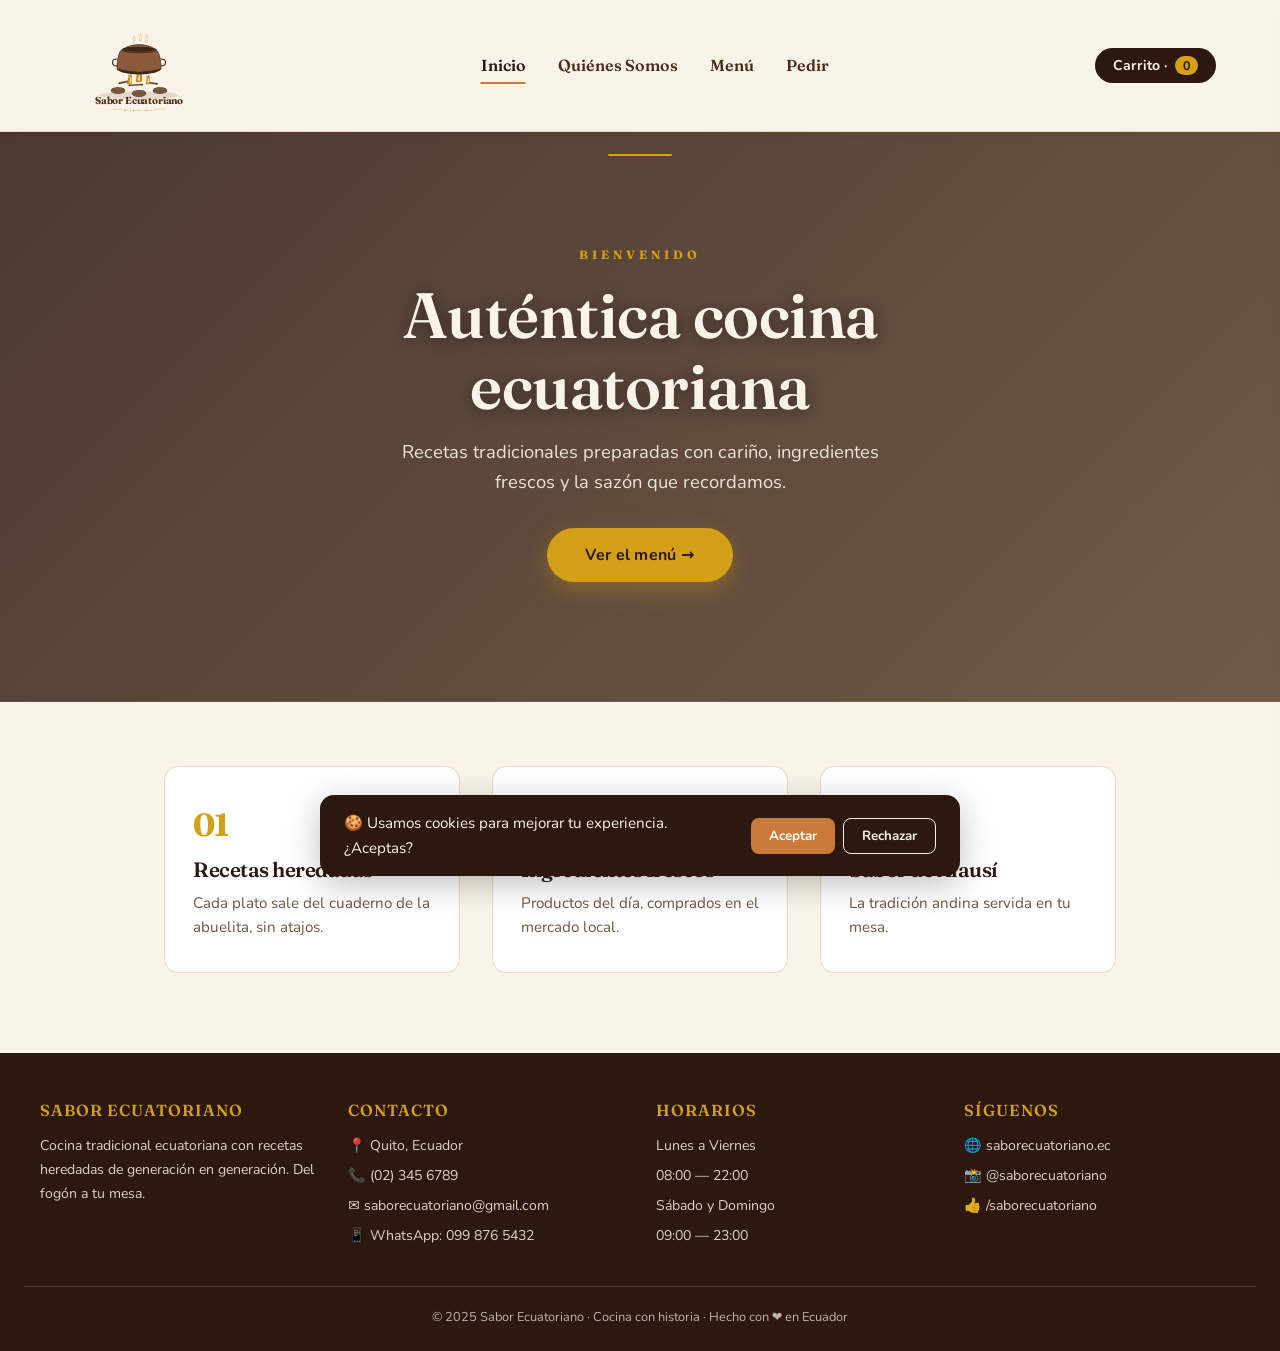
==== commit acbb8b26: "Update index.html" ====
--- a/index.html
+++ b/index.html
@@ -164,7 +164,7 @@
     <section class="tab-panel" id="tab-pedir" role="tabpanel" hidden>
       <div class="pedir-header">
         <span class="eyebrow">Finaliza tu pedido</span>
-        <h2>¿A dónde lo enviamos?</h2>
+        <h2>Complete Sus Datos Aquì</h2>
         <div class="separador-titulo"></div>
       </div>
 
@@ -334,7 +334,16 @@
     </div>
     <button type="button" class="btn btn-dorado" id="btn-cerrar-exito">Aceptar</button>
   </div>
-
+  
+  <!-- BANNER COOKIES -->
+  <div id="banner-cookies" hidden>
+    <p>🍪 Usamos cookies para mejorar tu experiencia. ¿Aceptas?</p>
+    <div class="banner-cookies-acciones">
+      <button type="button" id="btn-aceptar-cookies">Aceptar</button>
+      <button type="button" id="btn-rechazar-cookies">Rechazar</button>
+    </div>
+  </div>
+  
   <!-- ventana emergente de vaciar carrito -->
   <div class="modal-overlay" id="modal-vaciar-overlay" hidden></div>
   <div class="modal-confirmar modal-vaciar" id="modal-vaciar" role="dialog"
--- a/assets/styles.css
+++ b/assets/styles.css
@@ -1227,3 +1227,39 @@
     transition-duration: 0.01ms !important;
   }
 }
+
+/* BANNER COOKIES */
+#banner-cookies {
+  position: fixed;
+  bottom: 24px;
+  left: 50%;
+  transform: translateX(-50%);
+  background: var(--cafe-oscuro);
+  color: var(--beige-fondo);
+  padding: 16px 24px;
+  border-radius: var(--radio-md);
+  display: flex;
+  align-items: center;
+  gap: 16px;
+  z-index: 2000;
+  box-shadow: 0 8px 32px rgba(0,0,0,0.25);
+  max-width: 90vw;
+}
+#banner-cookies p { margin: 0; font-size: 0.95rem; }
+.banner-cookies-acciones { display: flex; gap: 8px; }
+.banner-cookies-acciones button {
+  padding: 8px 18px;
+  border-radius: var(--radio-sm);
+  border: none;
+  font-weight: 700;
+  cursor: pointer;
+}
+#btn-aceptar-cookies {
+  background: var(--naranja);
+  color: #fff;
+}
+#btn-rechazar-cookies {
+  background: transparent;
+  color: var(--beige-fondo);
+  border: 1px solid var(--beige-fondo) !important;
+}
